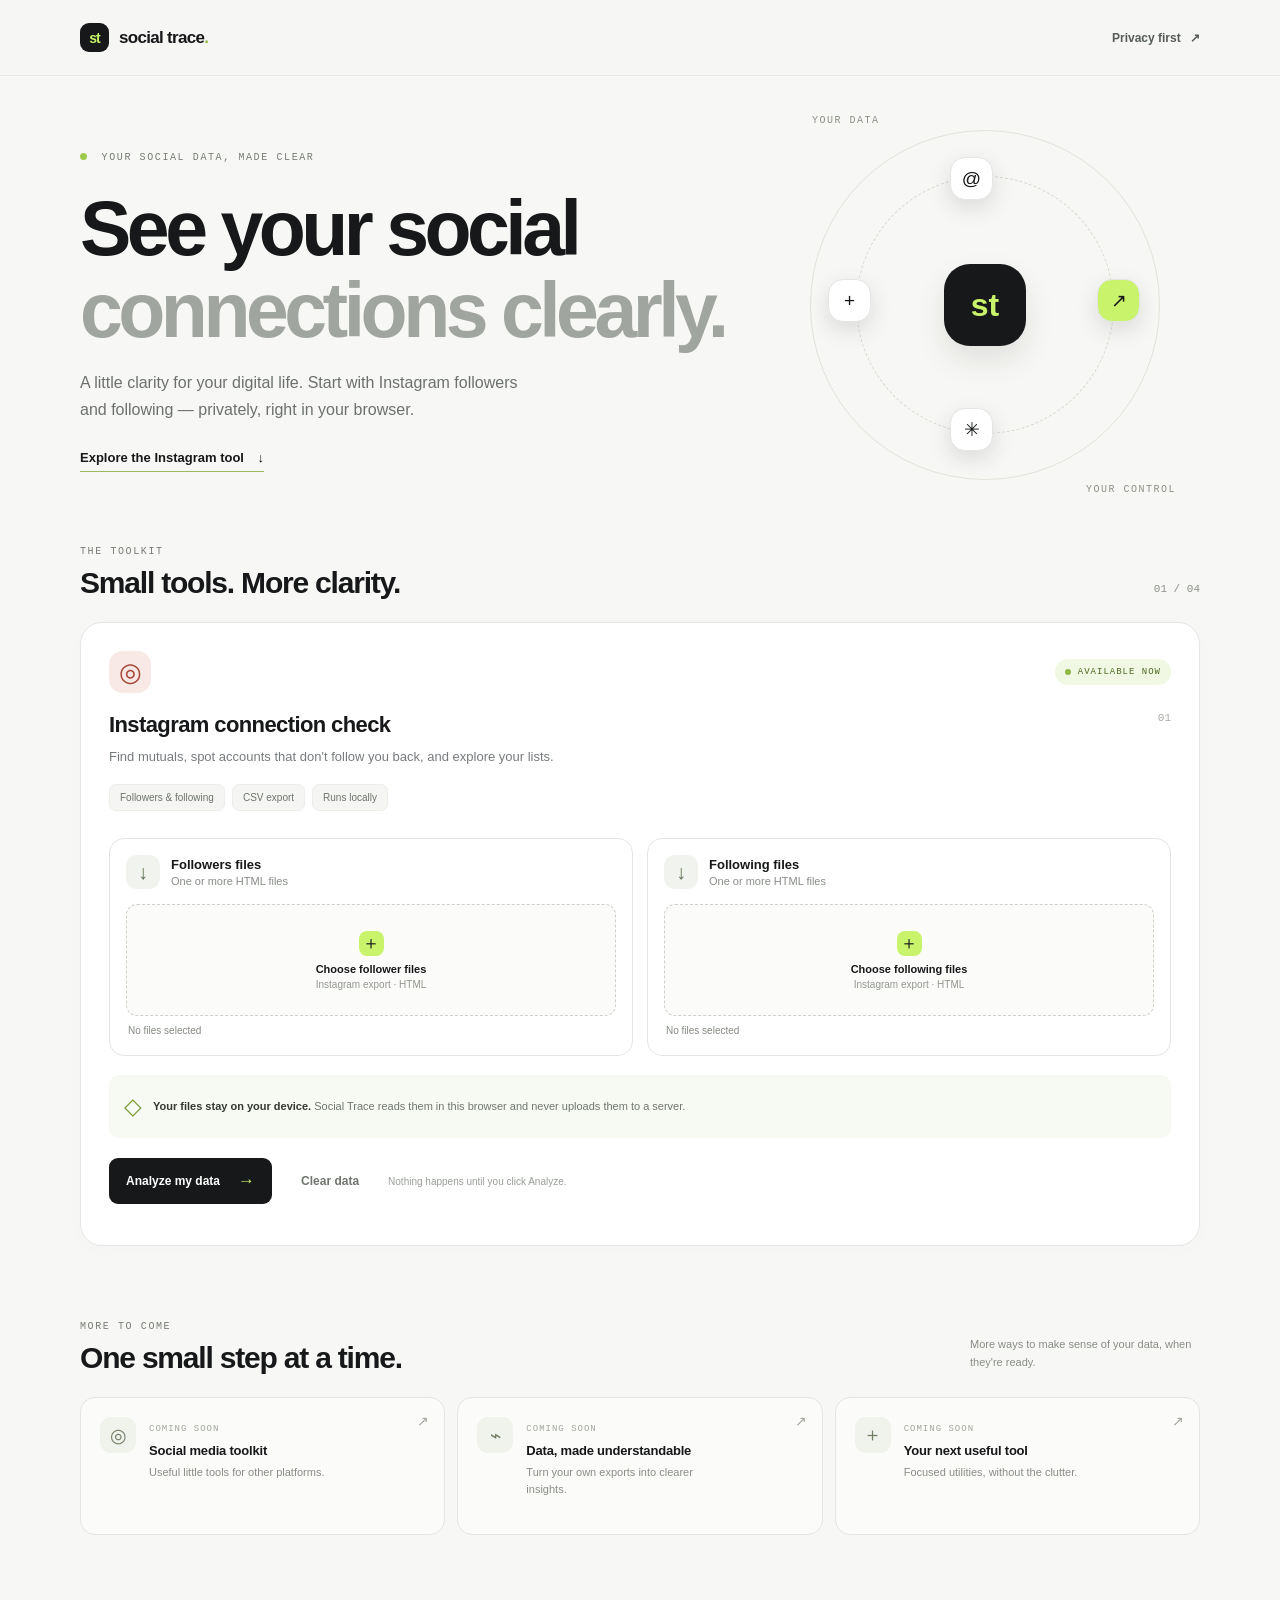
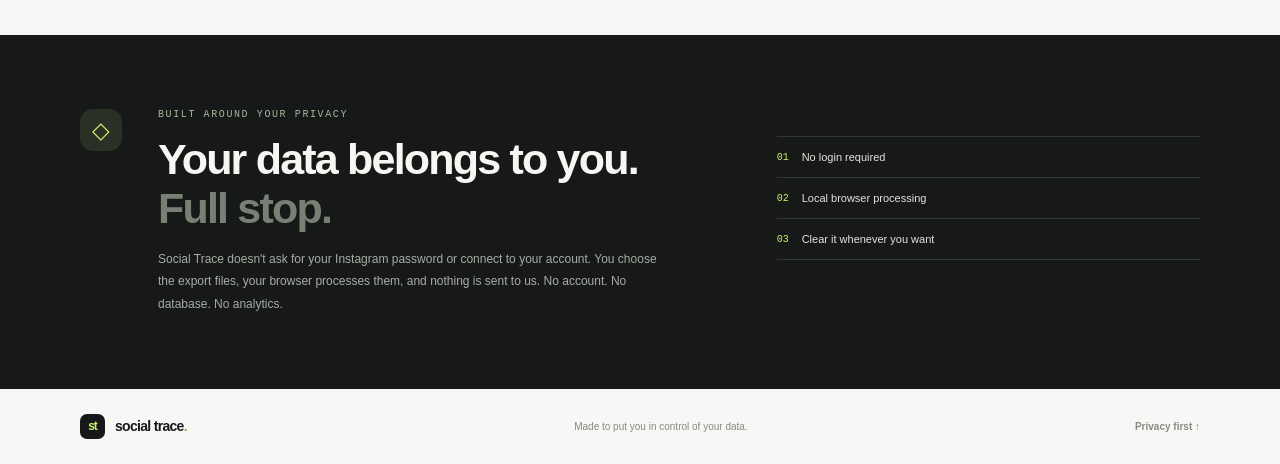
==== index.html @ 8b4a2e9f "Add files via upload" ====
<!doctype html>
<html lang="en">
<head>
  <meta charset="utf-8">
  <meta name="viewport" content="width=device-width, initial-scale=1">
  <meta name="theme-color" content="#101114">
  <meta name="description" content="Understand your social connections privately. Analyze your Instagram followers and following directly in your browser.">
  <title>Social Trace — Understand your social connections</title>
  <link rel="stylesheet" href="styles.css">
  <script src="app.js" defer></script>
</head>
<body>
  <header class="site-header">
    <a class="brand" href="#top" aria-label="Social Trace home"><span class="brand-mark">st</span><span>social trace<span class="brand-period">.</span></span></a>
    <a class="header-link" href="#privacy">Privacy first <span aria-hidden="true">↗</span></a>
  </header>

  <main id="top">
    <section class="hero wrap">
      <div class="eyebrow"><span class="eyebrow-dot"></span> YOUR SOCIAL DATA, MADE CLEAR</div>
      <h1>See your social<br><span class="muted-heading">connections clearly.</span></h1>
      <p class="hero-copy">A little clarity for your digital life. Start with Instagram followers and following — privately, right in your browser.</p>
      <a class="text-link" href="#instagram-tool">Explore the Instagram tool <span aria-hidden="true">↓</span></a>
      <div class="hero-art" aria-hidden="true">
        <div class="orbit orbit-one"></div><div class="orbit orbit-two"></div>
        <div class="orbit-center"><span>st</span></div>
        <div class="orbit-node node-a">@</div><div class="orbit-node node-b">↗</div><div class="orbit-node node-c">✳</div><div class="orbit-node node-d">+</div>
        <div class="art-label label-a">YOUR DATA</div><div class="art-label label-b">YOUR CONTROL</div>
      </div>
    </section>

    <section class="tools-section wrap" id="instagram-tool">
      <div class="section-heading"><div><div class="eyebrow">THE TOOLKIT</div><h2>Small tools. More clarity.</h2></div><span class="section-count">01 / 04</span></div>
      <article class="tool-card active-tool">
        <div class="tool-topline"><span class="tool-icon instagram-icon" aria-hidden="true">◎</span><span class="status-pill available"><span></span> AVAILABLE NOW</span></div>
        <div class="tool-title-row"><div><h3>Instagram connection check</h3><p>Find mutuals, spot accounts that don't follow you back, and explore your lists.</p></div><span class="tool-number">01</span></div>
        <div class="tool-tags"><span>Followers & following</span><span>CSV export</span><span>Runs locally</span></div>
        <div class="upload-grid">
          <div class="upload-panel"><div class="upload-panel-head"><span class="file-icon">↓</span><div><h4>Followers files</h4><p>One or more HTML files</p></div></div><label class="file-drop" for="followersFiles"><span class="drop-symbol">＋</span><span class="drop-title">Choose follower files</span><span class="drop-subtitle">Instagram export · HTML</span><input id="followersFiles" type="file" accept=".html,.htm,text/html" multiple></label><div class="file-summary" id="followersSummary">No files selected</div></div>
          <div class="upload-panel"><div class="upload-panel-head"><span class="file-icon">↓</span><div><h4>Following files</h4><p>One or more HTML files</p></div></div><label class="file-drop" for="followingFiles"><span class="drop-symbol">＋</span><span class="drop-title">Choose following files</span><span class="drop-subtitle">Instagram export · HTML</span><input id="followingFiles" type="file" accept=".html,.htm,text/html" multiple></label><div class="file-summary" id="followingSummary">No files selected</div></div>
        </div>
        <div class="privacy-note"><span class="privacy-shield" aria-hidden="true">◇</span><span><strong>Your files stay on your device.</strong> Social Trace reads them in this browser and never uploads them to a server.</span></div>
        <div class="action-row"><button class="button button-primary" id="analyzeBtn" type="button">Analyze my data <span aria-hidden="true">→</span></button><button class="button button-quiet" id="clearBtn" type="button">Clear data</button><span class="action-hint">Nothing happens until you click Analyze.</span></div>
        <div id="noticeArea" class="notice-area" aria-live="polite"></div>
      </article>

      <section id="resultsSection" class="results-section" hidden>
        <div class="results-heading"><div><div class="eyebrow">YOUR RESULTS</div><h2>Your connection overview</h2><p id="resultsSubtitle">Compared from the files you selected.</p></div><button class="button button-outline" id="exportAllBtn" type="button">Export all CSVs <span aria-hidden="true">↓</span></button></div>
        <div class="stats-grid" id="statsGrid"></div>
        <div class="results-card">
          <div class="results-tabs" role="tablist" aria-label="Connection results">
            <button class="result-tab active" id="tab-not-following-back" data-tab="notFollowingBack" role="tab" aria-selected="true" type="button">They don't follow you back <span class="tab-count" id="count-notFollowingBack">0</span></button>
            <button class="result-tab" id="tab-not-followed-back" data-tab="notFollowedBack" role="tab" aria-selected="false" type="button">You don't follow them back <span class="tab-count" id="count-notFollowedBack">0</span></button>
            <button class="result-tab" id="tab-mutuals" data-tab="mutuals" role="tab" aria-selected="false" type="button">Both follow each other <span class="tab-count" id="count-mutuals">0</span></button>
          </div>
          <div class="list-toolbar"><label class="search-box"><span aria-hidden="true">⌕</span><input id="searchInput" type="search" placeholder="Search usernames…" autocomplete="off"><kbd> / </kbd></label><div class="list-toolbar-right"><span id="visibleCount">0 accounts</span><button class="button button-small button-outline" id="exportTabBtn" type="button">Export this list ↓</button></div></div>
          <div id="accountList" class="account-list"></div>
          <div id="emptyState" class="empty-state" hidden><span class="empty-symbol">⌕</span><h3>No accounts found</h3><p>Try another search or switch to a different results tab.</p></div>
        </div>
        <p class="results-footnote">Results are held temporarily in this page's memory. Refreshing or closing the page clears them.</p>
      </section>

      <div class="coming-heading"><div><div class="eyebrow">MORE TO COME</div><h2>One small step at a time.</h2></div><p>More ways to make sense of your data, when they're ready.</p></div>
      <div class="coming-grid">
        <article class="coming-card"><span class="coming-icon">◎</span><div><span class="coming-status">COMING SOON</span><h3>Social media toolkit</h3><p>Useful little tools for other platforms.</p></div><span class="coming-arrow">↗</span></article>
        <article class="coming-card"><span class="coming-icon">⌁</span><div><span class="coming-status">COMING SOON</span><h3>Data, made understandable</h3><p>Turn your own exports into clearer insights.</p></div><span class="coming-arrow">↗</span></article>
        <article class="coming-card"><span class="coming-icon">＋</span><div><span class="coming-status">COMING SOON</span><h3>Your next useful tool</h3><p>Focused utilities, without the clutter.</p></div><span class="coming-arrow">↗</span></article>
      </div>
    </section>

    <section class="privacy-section" id="privacy"><div class="wrap privacy-inner"><div class="privacy-badge">◇</div><div><div class="eyebrow">BUILT AROUND YOUR PRIVACY</div><h2>Your data belongs to you.<br><span class="muted-heading">Full stop.</span></h2><p>Social Trace doesn't ask for your Instagram password or connect to your account. You choose the export files, your browser processes them, and nothing is sent to us. No account. No database. No analytics.</p></div><div class="privacy-points"><div><span>01</span><strong>No login required</strong></div><div><span>02</span><strong>Local browser processing</strong></div><div><span>03</span><strong>Clear it whenever you want</strong></div></div></div></section>
  </main>
  <footer class="site-footer wrap"><a class="brand" href="#top"><span class="brand-mark">st</span><span>social trace<span class="brand-period">.</span></span></a><span>Made to put you in control of your data.</span><a href="#privacy">Privacy first ↑</a></footer>
</body>
</html>
---- styles.css ----
:root{--bg:#f7f7f5;--paper:#fff;--ink:#171819;--muted:#777b7d;--line:#e5e6e3;--soft:#f0f1ee;--green:#c9f36b;--green-dark:#27340f;--radius:22px;--mono:ui-monospace,SFMono-Regular,Consolas,monospace;--sans:Arial,Helvetica,sans-serif;--display:Arial,Helvetica,sans-serif}*{box-sizing:border-box}html{scroll-behavior:smooth;scroll-padding-top:88px}body{margin:0;background:var(--bg);color:var(--ink);font-family:var(--sans);font-size:15px;-webkit-font-smoothing:antialiased}button,input{font:inherit}button{cursor:pointer}a{color:inherit;text-decoration:none}.wrap{width:min(1120px,calc(100% - 48px));margin-inline:auto}.site-header{height:76px;display:flex;align-items:center;justify-content:space-between;padding:0 max(24px,calc((100vw - 1120px)/2));border-bottom:1px solid #e9eae7;background:rgba(247,247,245,.9)}.brand{display:inline-flex;align-items:center;gap:10px;font:800 17px var(--display);letter-spacing:-.7px}.brand-mark{width:29px;height:29px;border-radius:9px;background:var(--ink);color:var(--green);display:grid;place-items:center;font:700 14px var(--display);letter-spacing:-1px}.brand-period{color:#91b943}.header-link{font-size:12px;font-weight:600;color:#555b57}.header-link span{margin-left:6px}.hero{padding-top:76px;min-height:435px;position:relative;overflow:hidden}.eyebrow{font:500 10px var(--mono);letter-spacing:1.6px;color:#777d75}.eyebrow-dot{display:inline-block;width:7px;height:7px;background:#9fca4d;border-radius:50%;margin-right:7px}.hero h1{font:700 clamp(46px,6.6vw,77px)/1.06 var(--display);letter-spacing:-4.5px;margin:25px 0 18px;max-width:650px;position:relative;z-index:1}.muted-heading{color:#a1a5a0}.hero-copy{font-size:16px;line-height:1.7;color:#6c716d;max-width:440px;margin:0 0 24px;position:relative;z-index:1}.text-link{font-size:13px;font-weight:700;border-bottom:1px solid #9ab95e;padding-bottom:6px;position:relative;z-index:1}.text-link span{margin-left:10px}.hero-art{position:absolute;width:390px;height:390px;right:20px;top:34px}.orbit{position:absolute;border:1px solid #e0e4da;border-radius:50%;inset:20px}.orbit-two{inset:66px;border-style:dashed;border-color:#d5dacd}.orbit-center{position:absolute;top:50%;left:50%;transform:translate(-50%,-50%);width:82px;height:82px;border-radius:26px;background:var(--ink);color:var(--green);display:grid;place-items:center;font:800 32px var(--display);box-shadow:0 14px 30px #1c21121a}.orbit-node{position:absolute;width:43px;height:43px;border-radius:15px;background:white;border:1px solid var(--line);display:grid;place-items:center;font-size:19px;box-shadow:0 8px 22px #2222}.node-a{top:47px;left:160px}.node-b{right:40px;top:169px;background:var(--green)}.node-c{bottom:49px;left:160px}.node-d{left:38px;top:169px}.art-label{position:absolute;font:10px var(--mono);letter-spacing:1.5px;color:#8b9186}.label-a{top:5px;left:22px}.label-b{bottom:5px;right:4px}.tools-section{padding-top:35px;padding-bottom:100px}.section-heading,.coming-heading{display:flex;align-items:flex-end;justify-content:space-between;margin-bottom:22px}.section-heading h2,.coming-heading h2,.results-heading h2{font:700 30px var(--display);letter-spacing:-1.2px;margin:9px 0 0}.section-count{font:11px var(--mono);color:#8c928a;padding-bottom:5px}.tool-card{background:var(--paper);border:1px solid var(--line);border-radius:var(--radius);padding:28px;box-shadow:0 4px 20px #10141004}.tool-topline{display:flex;justify-content:space-between;align-items:center}.tool-icon{display:grid;place-items:center;width:42px;height:42px;border-radius:14px;font-size:26px}.instagram-icon{background:#f8e9e6;color:#a74739}.status-pill{display:inline-flex;align-items:center;gap:7px;font:500 9px var(--mono);letter-spacing:1px;padding:8px 10px;border-radius:20px}.status-pill.available{background:#f0f8e3;color:#4c6720}.status-pill span{width:6px;height:6px;background:#8fb943;border-radius:50%}.tool-title-row{display:flex;justify-content:space-between;gap:18px;margin:19px 0 14px}.tool-title-row h3{font:700 22px var(--display);letter-spacing:-.6px;margin:0 0 8px}.tool-title-row p{color:var(--muted);margin:0;font-size:13px;line-height:1.65;max-width:580px}.tool-number{font:11px var(--mono);color:#a5aaa2}.tool-tags{display:flex;flex-wrap:wrap;gap:7px;margin:17px 0 27px}.tool-tags span{background:#f5f6f3;border:1px solid #eceee9;border-radius:7px;padding:7px 10px;font-size:10px;color:#6d736c}.upload-grid{display:grid;grid-template-columns:1fr 1fr;gap:14px}.upload-panel{border:1px solid var(--line);border-radius:15px;padding:16px}.upload-panel-head{display:flex;align-items:center;gap:11px;margin-bottom:15px}.file-icon{width:34px;height:34px;border-radius:11px;background:#f1f3ee;display:grid;place-items:center;font-size:20px;color:#5f7250}.upload-panel-head h4{font-size:13px;margin:0 0 3px}.upload-panel-head p{font-size:11px;color:#888e87;margin:0}.file-drop{position:relative;min-height:112px;border:1px dashed #cdd2c8;border-radius:11px;display:flex;flex-direction:column;align-items:center;justify-content:center;gap:4px;background:#fbfcfa;cursor:pointer;transition:border-color .2s,background .2s}.file-drop:hover,.file-drop:focus-within{border-color:#92b84b;background:#f9fcef}.drop-symbol{display:grid;place-items:center;width:25px;height:25px;background:var(--green);border-radius:8px;font-size:18px;margin-bottom:3px}.drop-title{font-size:11px;font-weight:700}.drop-subtitle{font-size:10px;color:#92978f}.file-drop input{position:absolute;inset:0;width:100%;height:100%;opacity:0;cursor:pointer}.file-summary{font-size:10px;color:#848a81;margin:9px 2px 0;min-height:14px;overflow-wrap:anywhere}.privacy-note{margin-top:19px;padding:13px 15px;display:flex;align-items:center;gap:11px;background:#f7f9f3;border-radius:10px;color:#70776c;font-size:11px;line-height:1.6}.privacy-note strong{color:#33392f}.privacy-shield{font-size:23px;color:#779b36}.action-row{display:flex;align-items:center;gap:12px;flex-wrap:wrap;margin-top:20px}.button{border:1px solid transparent;border-radius:9px;padding:12px 16px;font-size:12px;font-weight:700;display:inline-flex;align-items:center;justify-content:center;gap:18px;transition:transform .15s,background .15s}.button:active{transform:translateY(1px)}.button-primary{background:var(--ink);color:white}.button-primary:hover{background:#30332e}.button-primary span{color:var(--green);font-size:17px}.button-quiet{background:transparent;color:#6f756d}.button-quiet:hover{background:#f3f4f0}.button-outline{background:white;border-color:var(--line);color:#4d534b}.button-outline:hover{border-color:#aeb5a8}.button-small{padding:8px 11px;font-size:10px;gap:8px}.action-hint{font-size:10px;color:#999e97}.notice-area{margin-top:13px}.notice{padding:12px 14px;border-radius:9px;font-size:12px;line-height:1.6;margin-top:8px}.notice.warning{background:#fff6e4;color:#77521c;border:1px solid #f1e4c4}.notice.error{background:#fff0ee;color:#8d392c;border:1px solid #f1d6d1}.notice.success{background:#eff8e6;color:#496322;border:1px solid #dfeccf}.notice ul{margin:6px 0 0;padding-left:18px}.results-section{margin-top:54px}.results-heading{display:flex;justify-content:space-between;align-items:flex-end;gap:18px;margin-bottom:22px}.results-heading p{color:var(--muted);font-size:12px;margin:8px 0 0}.stats-grid{display:grid;grid-template-columns:repeat(4,1fr);gap:12px;margin-bottom:18px}.stat-card{background:white;border:1px solid var(--line);border-radius:14px;padding:17px}.stat-label{font-size:10px;color:#7e847b;margin-bottom:12px}.stat-value{font:700 28px var(--display);letter-spacing:-1px}.stat-foot{font-size:10px;color:#999f96;margin-top:6px}.results-card{background:white;border:1px solid var(--line);border-radius:16px;overflow:hidden}.results-tabs{display:flex;border-bottom:1px solid var(--line);padding:0 18px;gap:22px;overflow-x:auto}.result-tab{border:0;background:none;padding:18px 0 14px;white-space:nowrap;color:#858a83;font-size:11px;font-weight:600;border-bottom:2px solid transparent}.result-tab.active{color:#222820;border-bottom-color:#9fc854}.tab-count{display:inline-grid;place-items:center;min-width:22px;height:20px;padding:0 5px;border-radius:6px;background:#f0f1ee;margin-left:5px;font:10px var(--mono);color:#61685c}.result-tab.active .tab-count{background:#eaf4d9;color:#4b6721}.list-toolbar{display:flex;justify-content:space-between;align-items:center;gap:12px;padding:14px 18px;border-bottom:1px solid #eff0ed}.search-box{display:flex;align-items:center;gap:8px;border:1px solid var(--line);border-radius:8px;padding:8px 10px;width:min(300px,55%);color:#969c92}.search-box input{border:0;outline:0;min-width:0;width:100%;font-size:11px;background:transparent;color:var(--ink)}.search-box kbd{font:10px var(--mono);border:1px solid var(--line);padding:2px 5px;border-radius:4px}.list-toolbar-right{display:flex;align-items:center;gap:13px;color:#8a9088;font-size:10px}.account-list{min-height:80px}.account-row{display:flex;align-items:center;justify-content:space-between;gap:12px;padding:12px 19px;border-bottom:1px solid #f0f1ee}.account-row:last-child{border-bottom:0}.account-main{display:flex;align-items:center;gap:10px;min-width:0}.avatar{width:32px;height:32px;border-radius:50%;background:#f0f2eb;color:#6b7859;display:grid;place-items:center;font:600 11px var(--mono);flex-shrink:0}.account-name{font-size:12px;font-weight:600;overflow:hidden;text-overflow:ellipsis;white-space:nowrap}.account-meta{font-size:10px;color:#999e97;margin-top:3px}.account-open{font-size:10px;font-weight:600;color:#777e71;border:1px solid var(--line);border-radius:7px;padding:7px 9px;white-space:nowrap}.account-open:hover{background:#f4f6f0;color:#3d4e2c}.empty-state{text-align:center;padding:44px 20px}.empty-symbol{font-size:25px;color:#a4b68b}.empty-state h3{font:700 15px var(--display);margin:10px 0 5px}.empty-state p{font-size:11px;color:#888f86}.results-footnote{font-size:10px;color:#959b92;margin:13px 2px 0}.coming-heading{margin-top:75px}.coming-heading p{font-size:11px;color:#888e86;max-width:230px;line-height:1.6;margin:0 0 4px}.coming-grid{display:grid;grid-template-columns:repeat(3,1fr);gap:12px}.coming-card{border:1px solid var(--line);background:#fbfbf9;border-radius:15px;padding:19px;display:flex;gap:13px;align-items:flex-start;position:relative;min-height:138px}.coming-icon{width:36px;height:36px;flex-shrink:0;display:grid;place-items:center;background:#f0f2ec;border-radius:11px;font-size:19px;color:#737f65}.coming-status{font:9px var(--mono);letter-spacing:1px;color:#a1a69e}.coming-card h3{font:700 13px var(--display);margin:9px 0 6px;letter-spacing:-.2px}.coming-card p{font-size:11px;color:#888e86;line-height:1.55;margin:0;max-width:190px}.coming-arrow{position:absolute;right:15px;top:15px;color:#a2a79e;font-size:14px}.privacy-section{background:#171918;color:#f6f7f3;padding:74px 0}.privacy-inner{display:grid;grid-template-columns:52px 1.4fr 1fr;gap:26px;align-items:start}.privacy-badge{width:42px;height:42px;border-radius:13px;background:#2a3025;color:var(--green);display:grid;place-items:center;font-size:23px}.privacy-section .eyebrow{color:#a9b69b}.privacy-section h2{font:700 clamp(30px,4vw,43px)/1.14 var(--display);letter-spacing:-1.8px;margin:15px 0}.privacy-section .muted-heading{color:#788073}.privacy-section p{font-size:12px;line-height:1.85;color:#a7aca4;max-width:500px;margin:0}.privacy-points{padding-top:27px}.privacy-points div{display:flex;align-items:center;gap:13px;border-bottom:1px solid #333733;padding:14px 0}.privacy-points div:first-child{border-top:1px solid #333733}.privacy-points span{font:10px var(--mono);color:var(--green)}.privacy-points strong{font-size:11px;font-weight:500;color:#e1e4dc}.site-footer{display:flex;align-items:center;justify-content:space-between;gap:16px;padding-top:25px;padding-bottom:25px}.site-footer .brand{font-size:14px}.site-footer .brand-mark{width:25px;height:25px;border-radius:7px;font-size:12px}.site-footer>span,.site-footer>a:last-child{font-size:10px;color:#858b82}.site-footer>a:last-child{font-weight:600}.no-results{padding:26px;text-align:center;color:#8d9389;font-size:12px}
@media(max-width:800px){.hero{padding-top:60px;min-height:405px}.hero-art{right:-150px;top:40px;opacity:.45}.hero h1{font-size:64px}.coming-grid{grid-template-columns:1fr}.coming-card{min-height:105px}.privacy-inner{grid-template-columns:42px 1fr}.privacy-points{grid-column:2;padding-top:0}.results-tabs{gap:16px}.result-tab{font-size:10px}.stats-grid{grid-template-columns:repeat(2,1fr)}}
@media(max-width:560px){.wrap{width:calc(100% - 30px)}.site-header{height:64px;padding:0 15px}.brand{font-size:15px}.header-link{font-size:11px}.hero{padding-top:48px;min-height:390px}.hero h1{font-size:51px;letter-spacing:-3px}.hero-copy{font-size:14px;max-width:350px}.hero-art{width:300px;height:300px;right:-145px;top:90px;opacity:.22}.orbit-node{width:35px;height:35px;border-radius:12px}.orbit-center{width:65px;height:65px;border-radius:20px}.tools-section{padding-top:22px;padding-bottom:65px}.section-heading h2,.coming-heading h2,.results-heading h2{font-size:25px}.tool-card{padding:17px;border-radius:17px}.tool-title-row h3{font-size:19px}.tool-title-row p{font-size:12px}.upload-grid{grid-template-columns:1fr}.upload-panel{padding:13px}.file-drop{min-height:95px}.action-row{gap:8px}.button-primary{flex:1}.action-hint{width:100%;padding-left:3px}.results-heading{align-items:flex-start;flex-direction:column}.results-heading .button{align-self:flex-start}.stats-grid{gap:8px}.stat-card{padding:13px}.stat-value{font-size:25px}.results-tabs{padding:0 12px;gap:14px}.result-tab{padding:14px 0 12px}.list-toolbar{align-items:flex-start;flex-direction:column;padding:12px}.search-box{width:100%}.list-toolbar-right{width:100%;justify-content:space-between}.account-row{padding:11px 12px}.account-open{padding:7px}.coming-heading{margin-top:55px;align-items:flex-start;flex-direction:column;gap:10px}.coming-heading p{max-width:340px}.privacy-section{padding:48px 0}.privacy-inner{grid-template-columns:1fr;gap:16px}.privacy-badge{width:38px;height:38px}.privacy-points{grid-column:1;padding-top:6px}.site-footer{flex-wrap:wrap}.site-footer>span{order:3;width:100%}}
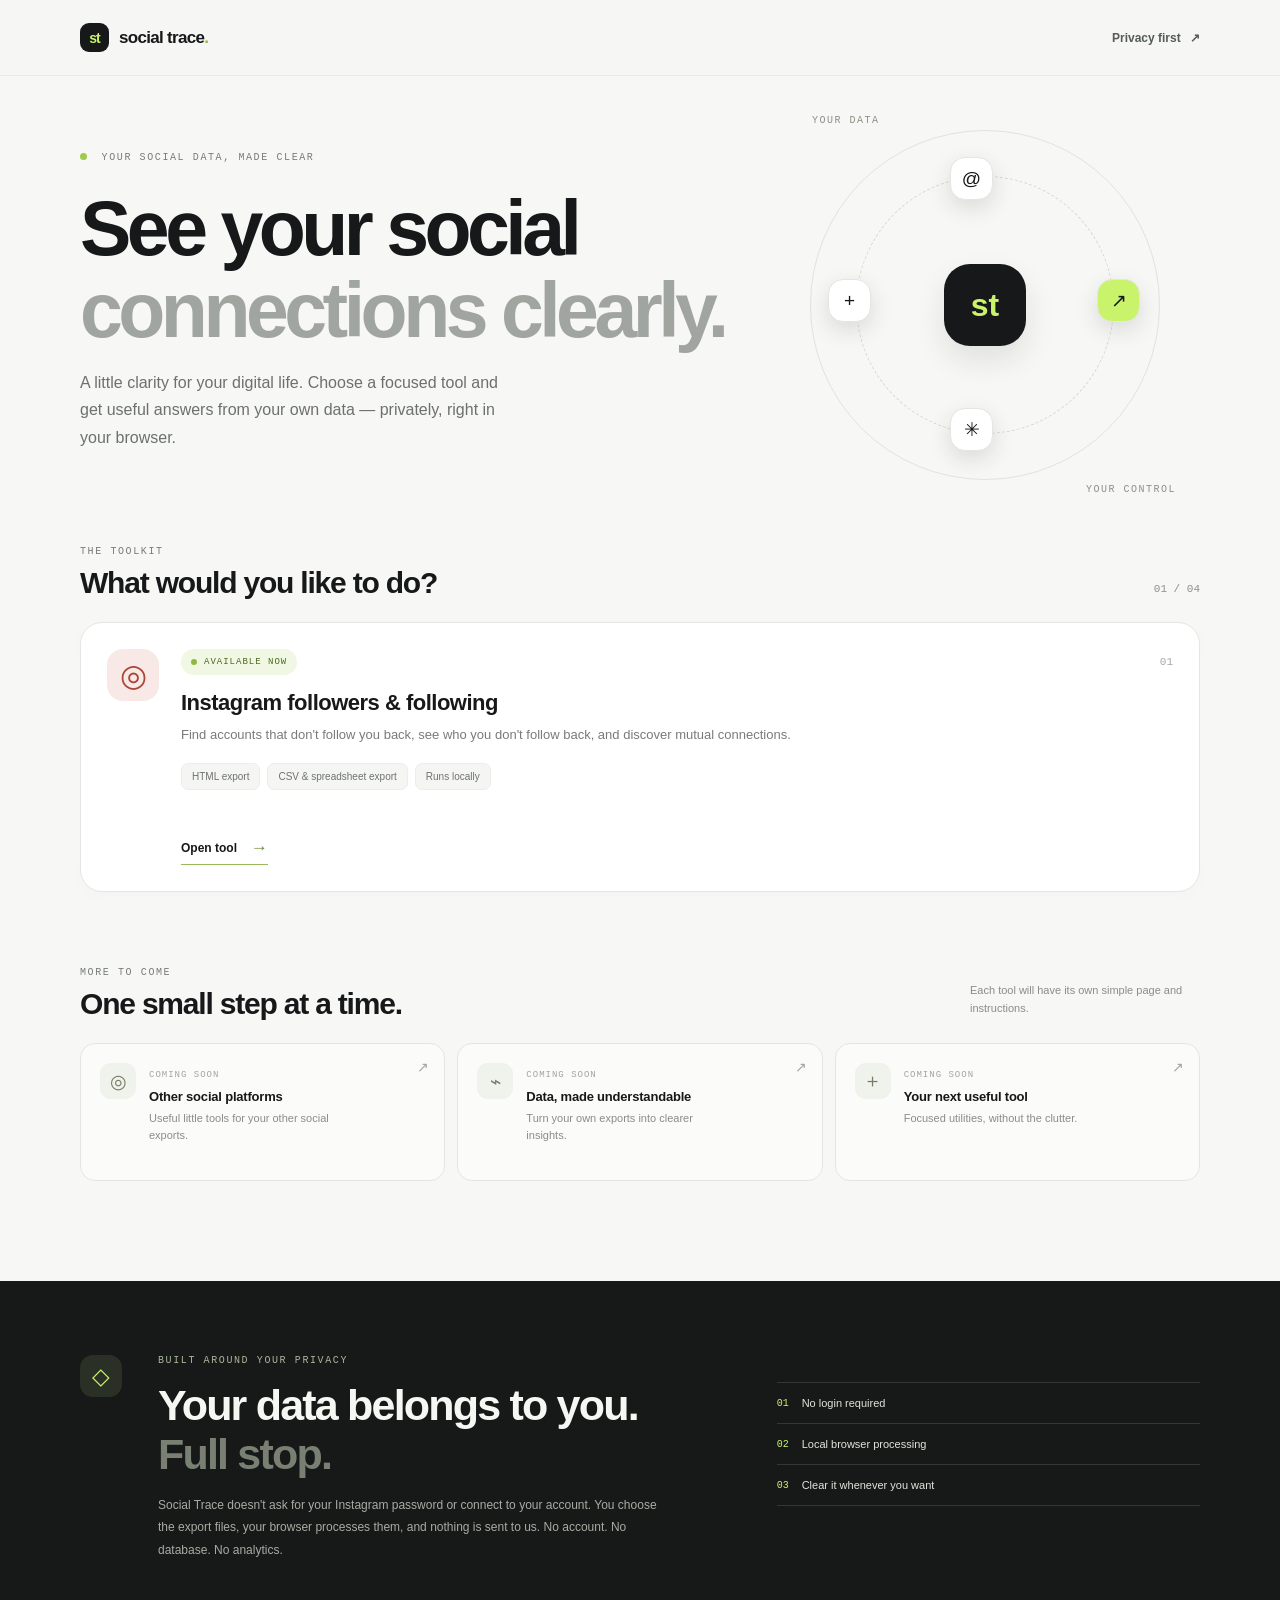
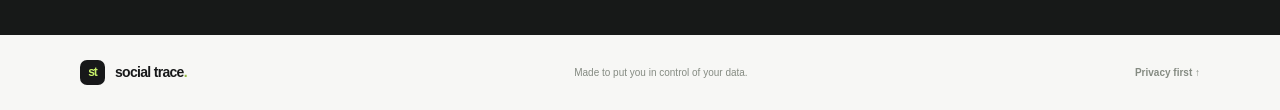
==== commit 38e966a4: "Add files via upload" ====
--- a/index.html
+++ b/index.html
@@ -1,75 +1,11 @@
 <!doctype html>
-<html lang="en">
-<head>
-  <meta charset="utf-8">
-  <meta name="viewport" content="width=device-width, initial-scale=1">
-  <meta name="theme-color" content="#101114">
-  <meta name="description" content="Understand your social connections privately. Analyze your Instagram followers and following directly in your browser.">
-  <title>Social Trace — Understand your social connections</title>
-  <link rel="stylesheet" href="styles.css">
-  <script src="app.js" defer></script>
-</head>
-<body>
-  <header class="site-header">
-    <a class="brand" href="#top" aria-label="Social Trace home"><span class="brand-mark">st</span><span>social trace<span class="brand-period">.</span></span></a>
-    <a class="header-link" href="#privacy">Privacy first <span aria-hidden="true">↗</span></a>
-  </header>
-
-  <main id="top">
-    <section class="hero wrap">
-      <div class="eyebrow"><span class="eyebrow-dot"></span> YOUR SOCIAL DATA, MADE CLEAR</div>
-      <h1>See your social<br><span class="muted-heading">connections clearly.</span></h1>
-      <p class="hero-copy">A little clarity for your digital life. Start with Instagram followers and following — privately, right in your browser.</p>
-      <a class="text-link" href="#instagram-tool">Explore the Instagram tool <span aria-hidden="true">↓</span></a>
-      <div class="hero-art" aria-hidden="true">
-        <div class="orbit orbit-one"></div><div class="orbit orbit-two"></div>
-        <div class="orbit-center"><span>st</span></div>
-        <div class="orbit-node node-a">@</div><div class="orbit-node node-b">↗</div><div class="orbit-node node-c">✳</div><div class="orbit-node node-d">+</div>
-        <div class="art-label label-a">YOUR DATA</div><div class="art-label label-b">YOUR CONTROL</div>
-      </div>
-    </section>
-
-    <section class="tools-section wrap" id="instagram-tool">
-      <div class="section-heading"><div><div class="eyebrow">THE TOOLKIT</div><h2>Small tools. More clarity.</h2></div><span class="section-count">01 / 04</span></div>
-      <article class="tool-card active-tool">
-        <div class="tool-topline"><span class="tool-icon instagram-icon" aria-hidden="true">◎</span><span class="status-pill available"><span></span> AVAILABLE NOW</span></div>
-        <div class="tool-title-row"><div><h3>Instagram connection check</h3><p>Find mutuals, spot accounts that don't follow you back, and explore your lists.</p></div><span class="tool-number">01</span></div>
-        <div class="tool-tags"><span>Followers & following</span><span>CSV export</span><span>Runs locally</span></div>
-        <div class="upload-grid">
-          <div class="upload-panel"><div class="upload-panel-head"><span class="file-icon">↓</span><div><h4>Followers files</h4><p>One or more HTML files</p></div></div><label class="file-drop" for="followersFiles"><span class="drop-symbol">＋</span><span class="drop-title">Choose follower files</span><span class="drop-subtitle">Instagram export · HTML</span><input id="followersFiles" type="file" accept=".html,.htm,text/html" multiple></label><div class="file-summary" id="followersSummary">No files selected</div></div>
-          <div class="upload-panel"><div class="upload-panel-head"><span class="file-icon">↓</span><div><h4>Following files</h4><p>One or more HTML files</p></div></div><label class="file-drop" for="followingFiles"><span class="drop-symbol">＋</span><span class="drop-title">Choose following files</span><span class="drop-subtitle">Instagram export · HTML</span><input id="followingFiles" type="file" accept=".html,.htm,text/html" multiple></label><div class="file-summary" id="followingSummary">No files selected</div></div>
-        </div>
-        <div class="privacy-note"><span class="privacy-shield" aria-hidden="true">◇</span><span><strong>Your files stay on your device.</strong> Social Trace reads them in this browser and never uploads them to a server.</span></div>
-        <div class="action-row"><button class="button button-primary" id="analyzeBtn" type="button">Analyze my data <span aria-hidden="true">→</span></button><button class="button button-quiet" id="clearBtn" type="button">Clear data</button><span class="action-hint">Nothing happens until you click Analyze.</span></div>
-        <div id="noticeArea" class="notice-area" aria-live="polite"></div>
-      </article>
-
-      <section id="resultsSection" class="results-section" hidden>
-        <div class="results-heading"><div><div class="eyebrow">YOUR RESULTS</div><h2>Your connection overview</h2><p id="resultsSubtitle">Compared from the files you selected.</p></div><button class="button button-outline" id="exportAllBtn" type="button">Export all CSVs <span aria-hidden="true">↓</span></button></div>
-        <div class="stats-grid" id="statsGrid"></div>
-        <div class="results-card">
-          <div class="results-tabs" role="tablist" aria-label="Connection results">
-            <button class="result-tab active" id="tab-not-following-back" data-tab="notFollowingBack" role="tab" aria-selected="true" type="button">They don't follow you back <span class="tab-count" id="count-notFollowingBack">0</span></button>
-            <button class="result-tab" id="tab-not-followed-back" data-tab="notFollowedBack" role="tab" aria-selected="false" type="button">You don't follow them back <span class="tab-count" id="count-notFollowedBack">0</span></button>
-            <button class="result-tab" id="tab-mutuals" data-tab="mutuals" role="tab" aria-selected="false" type="button">Both follow each other <span class="tab-count" id="count-mutuals">0</span></button>
-          </div>
-          <div class="list-toolbar"><label class="search-box"><span aria-hidden="true">⌕</span><input id="searchInput" type="search" placeholder="Search usernames…" autocomplete="off"><kbd> / </kbd></label><div class="list-toolbar-right"><span id="visibleCount">0 accounts</span><button class="button button-small button-outline" id="exportTabBtn" type="button">Export this list ↓</button></div></div>
-          <div id="accountList" class="account-list"></div>
-          <div id="emptyState" class="empty-state" hidden><span class="empty-symbol">⌕</span><h3>No accounts found</h3><p>Try another search or switch to a different results tab.</p></div>
-        </div>
-        <p class="results-footnote">Results are held temporarily in this page's memory. Refreshing or closing the page clears them.</p>
-      </section>
-
-      <div class="coming-heading"><div><div class="eyebrow">MORE TO COME</div><h2>One small step at a time.</h2></div><p>More ways to make sense of your data, when they're ready.</p></div>
-      <div class="coming-grid">
-        <article class="coming-card"><span class="coming-icon">◎</span><div><span class="coming-status">COMING SOON</span><h3>Social media toolkit</h3><p>Useful little tools for other platforms.</p></div><span class="coming-arrow">↗</span></article>
-        <article class="coming-card"><span class="coming-icon">⌁</span><div><span class="coming-status">COMING SOON</span><h3>Data, made understandable</h3><p>Turn your own exports into clearer insights.</p></div><span class="coming-arrow">↗</span></article>
-        <article class="coming-card"><span class="coming-icon">＋</span><div><span class="coming-status">COMING SOON</span><h3>Your next useful tool</h3><p>Focused utilities, without the clutter.</p></div><span class="coming-arrow">↗</span></article>
-      </div>
-    </section>
-
+<html lang="en"><head><meta charset="utf-8"><meta name="viewport" content="width=device-width, initial-scale=1"><meta name="theme-color" content="#101114"><meta name="description" content="Private, browser-based tools to understand your social data."><title>Social Trace — Small tools. More clarity.</title><link rel="stylesheet" href="styles.css"></head>
+<body><header class="site-header"><a class="brand" href="index.html" aria-label="Social Trace home"><span class="brand-mark">st</span><span>social trace<span class="brand-period">.</span></span></a><a class="header-link" href="#privacy">Privacy first <span aria-hidden="true">↗</span></a></header>
+<main id="top"><section class="hero wrap"><div class="eyebrow"><span class="eyebrow-dot"></span> YOUR SOCIAL DATA, MADE CLEAR</div><h1>See your social<br><span class="muted-heading">connections clearly.</span></h1><p class="hero-copy">A little clarity for your digital life. Choose a focused tool and get useful answers from your own data — privately, right in your browser.</p><div class="hero-art" aria-hidden="true"><div class="orbit orbit-one"></div><div class="orbit orbit-two"></div><div class="orbit-center"><span>st</span></div><div class="orbit-node node-a">@</div><div class="orbit-node node-b">↗</div><div class="orbit-node node-c">✳</div><div class="orbit-node node-d">+</div><div class="art-label label-a">YOUR DATA</div><div class="art-label label-b">YOUR CONTROL</div></div></section>
+<section class="tools-section wrap"><div class="section-heading"><div><div class="eyebrow">THE TOOLKIT</div><h2>What would you like to do?</h2></div><span class="section-count">01 / 04</span></div>
+<a class="home-tool-card" href="instagram-followers.html"><div class="home-tool-icon">◎</div><div class="home-tool-content"><div class="home-tool-meta"><span class="status-pill available"><span></span> AVAILABLE NOW</span><span class="tool-number">01</span></div><h3>Instagram followers & following</h3><p>Find accounts that don't follow you back, see who you don't follow back, and discover mutual connections.</p><div class="tool-tags"><span>HTML export</span><span>CSV & spreadsheet export</span><span>Runs locally</span></div><span class="home-tool-link">Open tool <span aria-hidden="true">→</span></span></div></a>
+<div class="coming-heading"><div><div class="eyebrow">MORE TO COME</div><h2>One small step at a time.</h2></div><p>Each tool will have its own simple page and instructions.</p></div><div class="coming-grid"><article class="coming-card"><span class="coming-icon">◎</span><div><span class="coming-status">COMING SOON</span><h3>Other social platforms</h3><p>Useful little tools for your other social exports.</p></div><span class="coming-arrow">↗</span></article><article class="coming-card"><span class="coming-icon">⌁</span><div><span class="coming-status">COMING SOON</span><h3>Data, made understandable</h3><p>Turn your own exports into clearer insights.</p></div><span class="coming-arrow">↗</span></article><article class="coming-card"><span class="coming-icon">＋</span><div><span class="coming-status">COMING SOON</span><h3>Your next useful tool</h3><p>Focused utilities, without the clutter.</p></div><span class="coming-arrow">↗</span></article></div></section>
     <section class="privacy-section" id="privacy"><div class="wrap privacy-inner"><div class="privacy-badge">◇</div><div><div class="eyebrow">BUILT AROUND YOUR PRIVACY</div><h2>Your data belongs to you.<br><span class="muted-heading">Full stop.</span></h2><p>Social Trace doesn't ask for your Instagram password or connect to your account. You choose the export files, your browser processes them, and nothing is sent to us. No account. No database. No analytics.</p></div><div class="privacy-points"><div><span>01</span><strong>No login required</strong></div><div><span>02</span><strong>Local browser processing</strong></div><div><span>03</span><strong>Clear it whenever you want</strong></div></div></div></section>
   </main>
   <footer class="site-footer wrap"><a class="brand" href="#top"><span class="brand-mark">st</span><span>social trace<span class="brand-period">.</span></span></a><span>Made to put you in control of your data.</span><a href="#privacy">Privacy first ↑</a></footer>
-</body>
-</html>
+</body></html>
--- a/styles.css
+++ b/styles.css
@@ -1,3 +1,7 @@
 :root{--bg:#f7f7f5;--paper:#fff;--ink:#171819;--muted:#777b7d;--line:#e5e6e3;--soft:#f0f1ee;--green:#c9f36b;--green-dark:#27340f;--radius:22px;--mono:ui-monospace,SFMono-Regular,Consolas,monospace;--sans:Arial,Helvetica,sans-serif;--display:Arial,Helvetica,sans-serif}*{box-sizing:border-box}html{scroll-behavior:smooth;scroll-padding-top:88px}body{margin:0;background:var(--bg);color:var(--ink);font-family:var(--sans);font-size:15px;-webkit-font-smoothing:antialiased}button,input{font:inherit}button{cursor:pointer}a{color:inherit;text-decoration:none}.wrap{width:min(1120px,calc(100% - 48px));margin-inline:auto}.site-header{height:76px;display:flex;align-items:center;justify-content:space-between;padding:0 max(24px,calc((100vw - 1120px)/2));border-bottom:1px solid #e9eae7;background:rgba(247,247,245,.9)}.brand{display:inline-flex;align-items:center;gap:10px;font:800 17px var(--display);letter-spacing:-.7px}.brand-mark{width:29px;height:29px;border-radius:9px;background:var(--ink);color:var(--green);display:grid;place-items:center;font:700 14px var(--display);letter-spacing:-1px}.brand-period{color:#91b943}.header-link{font-size:12px;font-weight:600;color:#555b57}.header-link span{margin-left:6px}.hero{padding-top:76px;min-height:435px;position:relative;overflow:hidden}.eyebrow{font:500 10px var(--mono);letter-spacing:1.6px;color:#777d75}.eyebrow-dot{display:inline-block;width:7px;height:7px;background:#9fca4d;border-radius:50%;margin-right:7px}.hero h1{font:700 clamp(46px,6.6vw,77px)/1.06 var(--display);letter-spacing:-4.5px;margin:25px 0 18px;max-width:650px;position:relative;z-index:1}.muted-heading{color:#a1a5a0}.hero-copy{font-size:16px;line-height:1.7;color:#6c716d;max-width:440px;margin:0 0 24px;position:relative;z-index:1}.text-link{font-size:13px;font-weight:700;border-bottom:1px solid #9ab95e;padding-bottom:6px;position:relative;z-index:1}.text-link span{margin-left:10px}.hero-art{position:absolute;width:390px;height:390px;right:20px;top:34px}.orbit{position:absolute;border:1px solid #e0e4da;border-radius:50%;inset:20px}.orbit-two{inset:66px;border-style:dashed;border-color:#d5dacd}.orbit-center{position:absolute;top:50%;left:50%;transform:translate(-50%,-50%);width:82px;height:82px;border-radius:26px;background:var(--ink);color:var(--green);display:grid;place-items:center;font:800 32px var(--display);box-shadow:0 14px 30px #1c21121a}.orbit-node{position:absolute;width:43px;height:43px;border-radius:15px;background:white;border:1px solid var(--line);display:grid;place-items:center;font-size:19px;box-shadow:0 8px 22px #2222}.node-a{top:47px;left:160px}.node-b{right:40px;top:169px;background:var(--green)}.node-c{bottom:49px;left:160px}.node-d{left:38px;top:169px}.art-label{position:absolute;font:10px var(--mono);letter-spacing:1.5px;color:#8b9186}.label-a{top:5px;left:22px}.label-b{bottom:5px;right:4px}.tools-section{padding-top:35px;padding-bottom:100px}.section-heading,.coming-heading{display:flex;align-items:flex-end;justify-content:space-between;margin-bottom:22px}.section-heading h2,.coming-heading h2,.results-heading h2{font:700 30px var(--display);letter-spacing:-1.2px;margin:9px 0 0}.section-count{font:11px var(--mono);color:#8c928a;padding-bottom:5px}.tool-card{background:var(--paper);border:1px solid var(--line);border-radius:var(--radius);padding:28px;box-shadow:0 4px 20px #10141004}.tool-topline{display:flex;justify-content:space-between;align-items:center}.tool-icon{display:grid;place-items:center;width:42px;height:42px;border-radius:14px;font-size:26px}.instagram-icon{background:#f8e9e6;color:#a74739}.status-pill{display:inline-flex;align-items:center;gap:7px;font:500 9px var(--mono);letter-spacing:1px;padding:8px 10px;border-radius:20px}.status-pill.available{background:#f0f8e3;color:#4c6720}.status-pill span{width:6px;height:6px;background:#8fb943;border-radius:50%}.tool-title-row{display:flex;justify-content:space-between;gap:18px;margin:19px 0 14px}.tool-title-row h3{font:700 22px var(--display);letter-spacing:-.6px;margin:0 0 8px}.tool-title-row p{color:var(--muted);margin:0;font-size:13px;line-height:1.65;max-width:580px}.tool-number{font:11px var(--mono);color:#a5aaa2}.tool-tags{display:flex;flex-wrap:wrap;gap:7px;margin:17px 0 27px}.tool-tags span{background:#f5f6f3;border:1px solid #eceee9;border-radius:7px;padding:7px 10px;font-size:10px;color:#6d736c}.upload-grid{display:grid;grid-template-columns:1fr 1fr;gap:14px}.upload-panel{border:1px solid var(--line);border-radius:15px;padding:16px}.upload-panel-head{display:flex;align-items:center;gap:11px;margin-bottom:15px}.file-icon{width:34px;height:34px;border-radius:11px;background:#f1f3ee;display:grid;place-items:center;font-size:20px;color:#5f7250}.upload-panel-head h4{font-size:13px;margin:0 0 3px}.upload-panel-head p{font-size:11px;color:#888e87;margin:0}.file-drop{position:relative;min-height:112px;border:1px dashed #cdd2c8;border-radius:11px;display:flex;flex-direction:column;align-items:center;justify-content:center;gap:4px;background:#fbfcfa;cursor:pointer;transition:border-color .2s,background .2s}.file-drop:hover,.file-drop:focus-within{border-color:#92b84b;background:#f9fcef}.drop-symbol{display:grid;place-items:center;width:25px;height:25px;background:var(--green);border-radius:8px;font-size:18px;margin-bottom:3px}.drop-title{font-size:11px;font-weight:700}.drop-subtitle{font-size:10px;color:#92978f}.file-drop input{position:absolute;inset:0;width:100%;height:100%;opacity:0;cursor:pointer}.file-summary{font-size:10px;color:#848a81;margin:9px 2px 0;min-height:14px;overflow-wrap:anywhere}.privacy-note{margin-top:19px;padding:13px 15px;display:flex;align-items:center;gap:11px;background:#f7f9f3;border-radius:10px;color:#70776c;font-size:11px;line-height:1.6}.privacy-note strong{color:#33392f}.privacy-shield{font-size:23px;color:#779b36}.action-row{display:flex;align-items:center;gap:12px;flex-wrap:wrap;margin-top:20px}.button{border:1px solid transparent;border-radius:9px;padding:12px 16px;font-size:12px;font-weight:700;display:inline-flex;align-items:center;justify-content:center;gap:18px;transition:transform .15s,background .15s}.button:active{transform:translateY(1px)}.button-primary{background:var(--ink);color:white}.button-primary:hover{background:#30332e}.button-primary span{color:var(--green);font-size:17px}.button-quiet{background:transparent;color:#6f756d}.button-quiet:hover{background:#f3f4f0}.button-outline{background:white;border-color:var(--line);color:#4d534b}.button-outline:hover{border-color:#aeb5a8}.button-small{padding:8px 11px;font-size:10px;gap:8px}.action-hint{font-size:10px;color:#999e97}.notice-area{margin-top:13px}.notice{padding:12px 14px;border-radius:9px;font-size:12px;line-height:1.6;margin-top:8px}.notice.warning{background:#fff6e4;color:#77521c;border:1px solid #f1e4c4}.notice.error{background:#fff0ee;color:#8d392c;border:1px solid #f1d6d1}.notice.success{background:#eff8e6;color:#496322;border:1px solid #dfeccf}.notice ul{margin:6px 0 0;padding-left:18px}.results-section{margin-top:54px}.results-heading{display:flex;justify-content:space-between;align-items:flex-end;gap:18px;margin-bottom:22px}.results-heading p{color:var(--muted);font-size:12px;margin:8px 0 0}.stats-grid{display:grid;grid-template-columns:repeat(4,1fr);gap:12px;margin-bottom:18px}.stat-card{background:white;border:1px solid var(--line);border-radius:14px;padding:17px}.stat-label{font-size:10px;color:#7e847b;margin-bottom:12px}.stat-value{font:700 28px var(--display);letter-spacing:-1px}.stat-foot{font-size:10px;color:#999f96;margin-top:6px}.results-card{background:white;border:1px solid var(--line);border-radius:16px;overflow:hidden}.results-tabs{display:flex;border-bottom:1px solid var(--line);padding:0 18px;gap:22px;overflow-x:auto}.result-tab{border:0;background:none;padding:18px 0 14px;white-space:nowrap;color:#858a83;font-size:11px;font-weight:600;border-bottom:2px solid transparent}.result-tab.active{color:#222820;border-bottom-color:#9fc854}.tab-count{display:inline-grid;place-items:center;min-width:22px;height:20px;padding:0 5px;border-radius:6px;background:#f0f1ee;margin-left:5px;font:10px var(--mono);color:#61685c}.result-tab.active .tab-count{background:#eaf4d9;color:#4b6721}.list-toolbar{display:flex;justify-content:space-between;align-items:center;gap:12px;padding:14px 18px;border-bottom:1px solid #eff0ed}.search-box{display:flex;align-items:center;gap:8px;border:1px solid var(--line);border-radius:8px;padding:8px 10px;width:min(300px,55%);color:#969c92}.search-box input{border:0;outline:0;min-width:0;width:100%;font-size:11px;background:transparent;color:var(--ink)}.search-box kbd{font:10px var(--mono);border:1px solid var(--line);padding:2px 5px;border-radius:4px}.list-toolbar-right{display:flex;align-items:center;gap:13px;color:#8a9088;font-size:10px}.account-list{min-height:80px}.account-row{display:flex;align-items:center;justify-content:space-between;gap:12px;padding:12px 19px;border-bottom:1px solid #f0f1ee}.account-row:last-child{border-bottom:0}.account-main{display:flex;align-items:center;gap:10px;min-width:0}.avatar{width:32px;height:32px;border-radius:50%;background:#f0f2eb;color:#6b7859;display:grid;place-items:center;font:600 11px var(--mono);flex-shrink:0}.account-name{font-size:12px;font-weight:600;overflow:hidden;text-overflow:ellipsis;white-space:nowrap}.account-meta{font-size:10px;color:#999e97;margin-top:3px}.account-open{font-size:10px;font-weight:600;color:#777e71;border:1px solid var(--line);border-radius:7px;padding:7px 9px;white-space:nowrap}.account-open:hover{background:#f4f6f0;color:#3d4e2c}.empty-state{text-align:center;padding:44px 20px}.empty-symbol{font-size:25px;color:#a4b68b}.empty-state h3{font:700 15px var(--display);margin:10px 0 5px}.empty-state p{font-size:11px;color:#888f86}.results-footnote{font-size:10px;color:#959b92;margin:13px 2px 0}.coming-heading{margin-top:75px}.coming-heading p{font-size:11px;color:#888e86;max-width:230px;line-height:1.6;margin:0 0 4px}.coming-grid{display:grid;grid-template-columns:repeat(3,1fr);gap:12px}.coming-card{border:1px solid var(--line);background:#fbfbf9;border-radius:15px;padding:19px;display:flex;gap:13px;align-items:flex-start;position:relative;min-height:138px}.coming-icon{width:36px;height:36px;flex-shrink:0;display:grid;place-items:center;background:#f0f2ec;border-radius:11px;font-size:19px;color:#737f65}.coming-status{font:9px var(--mono);letter-spacing:1px;color:#a1a69e}.coming-card h3{font:700 13px var(--display);margin:9px 0 6px;letter-spacing:-.2px}.coming-card p{font-size:11px;color:#888e86;line-height:1.55;margin:0;max-width:190px}.coming-arrow{position:absolute;right:15px;top:15px;color:#a2a79e;font-size:14px}.privacy-section{background:#171918;color:#f6f7f3;padding:74px 0}.privacy-inner{display:grid;grid-template-columns:52px 1.4fr 1fr;gap:26px;align-items:start}.privacy-badge{width:42px;height:42px;border-radius:13px;background:#2a3025;color:var(--green);display:grid;place-items:center;font-size:23px}.privacy-section .eyebrow{color:#a9b69b}.privacy-section h2{font:700 clamp(30px,4vw,43px)/1.14 var(--display);letter-spacing:-1.8px;margin:15px 0}.privacy-section .muted-heading{color:#788073}.privacy-section p{font-size:12px;line-height:1.85;color:#a7aca4;max-width:500px;margin:0}.privacy-points{padding-top:27px}.privacy-points div{display:flex;align-items:center;gap:13px;border-bottom:1px solid #333733;padding:14px 0}.privacy-points div:first-child{border-top:1px solid #333733}.privacy-points span{font:10px var(--mono);color:var(--green)}.privacy-points strong{font-size:11px;font-weight:500;color:#e1e4dc}.site-footer{display:flex;align-items:center;justify-content:space-between;gap:16px;padding-top:25px;padding-bottom:25px}.site-footer .brand{font-size:14px}.site-footer .brand-mark{width:25px;height:25px;border-radius:7px;font-size:12px}.site-footer>span,.site-footer>a:last-child{font-size:10px;color:#858b82}.site-footer>a:last-child{font-weight:600}.no-results{padding:26px;text-align:center;color:#8d9389;font-size:12px}
 @media(max-width:800px){.hero{padding-top:60px;min-height:405px}.hero-art{right:-150px;top:40px;opacity:.45}.hero h1{font-size:64px}.coming-grid{grid-template-columns:1fr}.coming-card{min-height:105px}.privacy-inner{grid-template-columns:42px 1fr}.privacy-points{grid-column:2;padding-top:0}.results-tabs{gap:16px}.result-tab{font-size:10px}.stats-grid{grid-template-columns:repeat(2,1fr)}}
 @media(max-width:560px){.wrap{width:calc(100% - 30px)}.site-header{height:64px;padding:0 15px}.brand{font-size:15px}.header-link{font-size:11px}.hero{padding-top:48px;min-height:390px}.hero h1{font-size:51px;letter-spacing:-3px}.hero-copy{font-size:14px;max-width:350px}.hero-art{width:300px;height:300px;right:-145px;top:90px;opacity:.22}.orbit-node{width:35px;height:35px;border-radius:12px}.orbit-center{width:65px;height:65px;border-radius:20px}.tools-section{padding-top:22px;padding-bottom:65px}.section-heading h2,.coming-heading h2,.results-heading h2{font-size:25px}.tool-card{padding:17px;border-radius:17px}.tool-title-row h3{font-size:19px}.tool-title-row p{font-size:12px}.upload-grid{grid-template-columns:1fr}.upload-panel{padding:13px}.file-drop{min-height:95px}.action-row{gap:8px}.button-primary{flex:1}.action-hint{width:100%;padding-left:3px}.results-heading{align-items:flex-start;flex-direction:column}.results-heading .button{align-self:flex-start}.stats-grid{gap:8px}.stat-card{padding:13px}.stat-value{font-size:25px}.results-tabs{padding:0 12px;gap:14px}.result-tab{padding:14px 0 12px}.list-toolbar{align-items:flex-start;flex-direction:column;padding:12px}.search-box{width:100%}.list-toolbar-right{width:100%;justify-content:space-between}.account-row{padding:11px 12px}.account-open{padding:7px}.coming-heading{margin-top:55px;align-items:flex-start;flex-direction:column;gap:10px}.coming-heading p{max-width:340px}.privacy-section{padding:48px 0}.privacy-inner{grid-template-columns:1fr;gap:16px}.privacy-badge{width:38px;height:38px}.privacy-points{grid-column:1;padding-top:6px}.site-footer{flex-wrap:wrap}.site-footer>span{order:3;width:100%}}
+
+/* Multi-page tool navigation and clearer file-selection feedback */
+.home-tool-card{display:flex;gap:22px;padding:26px;background:#fff;border:1px solid var(--line);border-radius:var(--radius);box-shadow:0 4px 20px #10141004;transition:border-color .2s,transform .2s}.home-tool-card:hover{border-color:#b4c991;transform:translateY(-2px)}.home-tool-icon{width:52px;height:52px;flex:0 0 52px;display:grid;place-items:center;background:#f8e9e6;color:#a74739;border-radius:16px;font-size:31px}.home-tool-content{flex:1;min-width:0}.home-tool-meta{display:flex;justify-content:space-between;align-items:center}.home-tool-card h3{font-size:22px;letter-spacing:-.5px;margin:15px 0 8px}.home-tool-card p{max-width:650px;color:var(--muted);font-size:13px;line-height:1.7;margin:0}.home-tool-link{display:inline-flex;gap:14px;align-items:center;margin-top:21px;font-size:12px;font-weight:700;border-bottom:1px solid #9ab95e;padding-bottom:6px}.home-tool-link span{color:#6d8c34;font-size:17px}.tool-page{padding-top:25px;padding-bottom:80px}.breadcrumb{font-size:11px;color:#858b82;margin-bottom:42px}.breadcrumb a{font-weight:700;color:#42483f}.breadcrumb span{margin-right:6px}.tool-page-heading{max-width:720px;margin-bottom:35px}.tool-page-heading h1{font:700 clamp(42px,6vw,68px)/1.04 var(--display);letter-spacing:-3.5px;margin:20px 0 15px}.tool-page-heading p{font-size:15px;line-height:1.7;color:#6c716d;max-width:560px}.download-guide{background:#fff;border:1px solid var(--line);border-radius:var(--radius);padding:25px;margin-bottom:35px}.download-guide h2{font:700 25px var(--display);letter-spacing:-.7px;margin:9px 0}.guide-intro{color:#70766e;font-size:12px;line-height:1.7;max-width:760px}.guide-steps{padding:0;list-style:none;display:grid;gap:0;margin:20px 0 0}.guide-steps li{display:flex;gap:13px;padding:15px 0;border-top:1px solid #eff0ed}.step-number{width:27px;height:27px;flex:0 0 27px;display:grid;place-items:center;border-radius:9px;background:#eff6e3;color:#526e26;font:11px var(--mono)}.guide-steps strong{font-size:12px}.guide-steps p{font-size:11px;line-height:1.7;color:#777e74;margin:5px 0 0}.guide-steps a{font-weight:700;text-decoration:underline;text-underline-offset:3px}.guide-steps code{background:#f0f1ed;padding:2px 4px;border-radius:4px;font-size:10px}.guide-tip{background:#f5f8ef;border-radius:10px;padding:12px 14px;font-size:11px;line-height:1.6;color:#58624c}.analyzer-section{scroll-margin-top:24px}.analyzer-section>.section-heading{margin-bottom:16px}.file-drop{min-height:135px;border:1.5px dashed #b8c5a8;background:#f8faf5;gap:6px}.drop-symbol{width:31px;height:31px;font-size:21px}.drop-title{font-size:12px}.drop-subtitle{font-size:11px}.file-summary{min-height:44px;margin:11px 0 0;padding:10px 11px;border-radius:9px;background:#f4f5f2;display:flex;align-items:center;gap:9px;font-size:11px;color:#737a70}.file-summary.has-files{background:#eff7e6;border:1px solid #dbe9c8;color:#3f5a20;align-items:flex-start}.summary-empty-dot{display:inline-block;width:7px;height:7px;flex:0 0 7px;border-radius:50%;background:#c0c5bc;margin:4px 0 0 2px}.summary-check{display:grid;place-items:center;width:22px;height:22px;flex:0 0 22px;border-radius:50%;background:#dcefc4;color:#3f6420;font-weight:800}.summary-detail{display:grid;gap:3px;min-width:0}.summary-detail strong{font-size:11px;color:#3f5a20}.summary-detail>span:nth-child(2){font-size:10px;color:#6d7f5b}.summary-filenames{font-size:10px;color:#53634a;overflow-wrap:anywhere;line-height:1.5}.account-profile-link{color:#30372b;text-decoration:none;border-bottom:1px solid transparent}.account-profile-link:hover{color:#52751e;border-bottom-color:#9fc854}.account-name{width:fit-content;max-width:100%}.account-main>div:last-child{min-width:0}.account-row{justify-content:flex-start}
+@media(max-width:560px){.home-tool-card{padding:17px;gap:13px}.home-tool-icon{width:42px;height:42px;flex-basis:42px;font-size:25px;border-radius:13px}.home-tool-card h3{font-size:18px}.home-tool-card p{font-size:12px}.tool-page{padding-top:18px;padding-bottom:55px}.breadcrumb{margin-bottom:30px}.tool-page-heading h1{font-size:48px;letter-spacing:-2.5px}.download-guide{padding:17px;border-radius:17px}.download-guide h2{font-size:22px}.guide-steps li{gap:10px}.analyzer-section>.section-heading h2{font-size:23px}}
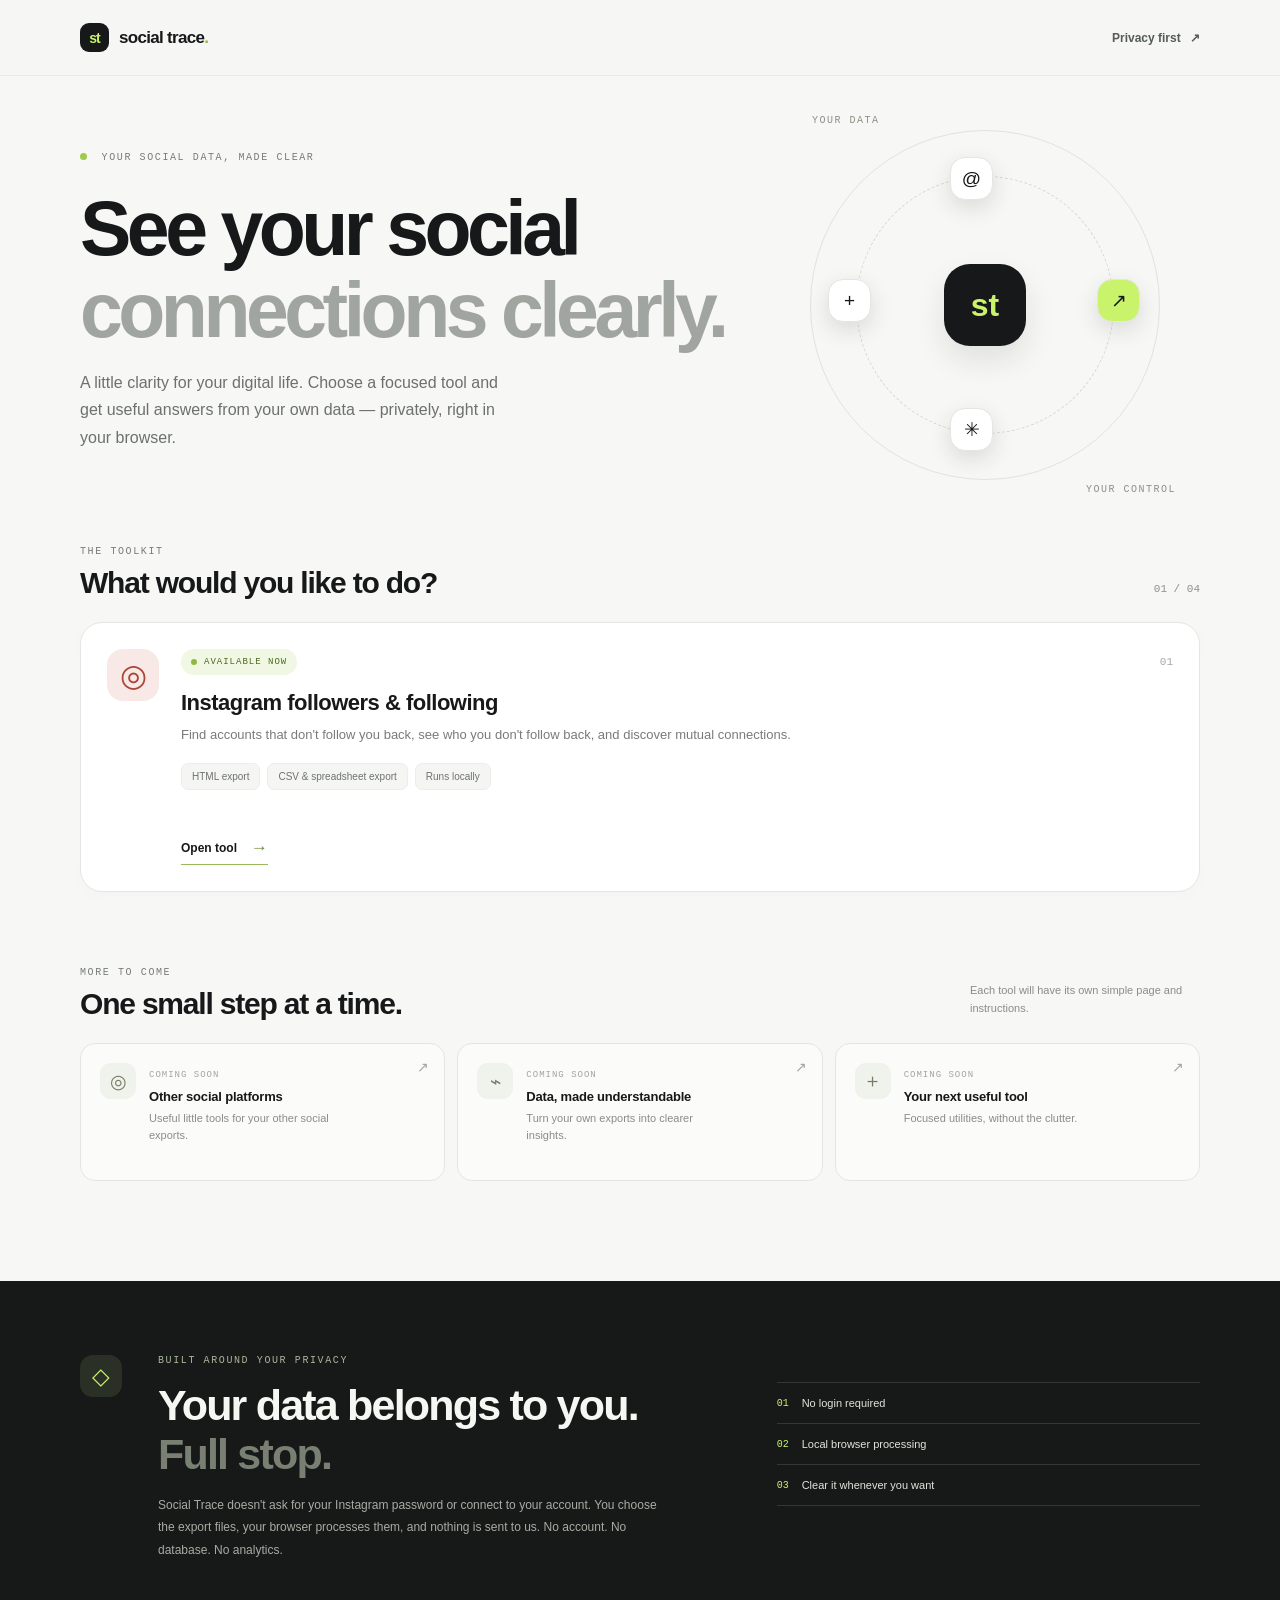
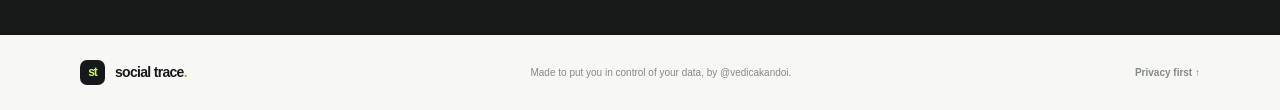
==== commit 35440943: "footer update" ====
--- a/index.html
+++ b/index.html
@@ -7,5 +7,5 @@
 <div class="coming-heading"><div><div class="eyebrow">MORE TO COME</div><h2>One small step at a time.</h2></div><p>Each tool will have its own simple page and instructions.</p></div><div class="coming-grid"><article class="coming-card"><span class="coming-icon">◎</span><div><span class="coming-status">COMING SOON</span><h3>Other social platforms</h3><p>Useful little tools for your other social exports.</p></div><span class="coming-arrow">↗</span></article><article class="coming-card"><span class="coming-icon">⌁</span><div><span class="coming-status">COMING SOON</span><h3>Data, made understandable</h3><p>Turn your own exports into clearer insights.</p></div><span class="coming-arrow">↗</span></article><article class="coming-card"><span class="coming-icon">＋</span><div><span class="coming-status">COMING SOON</span><h3>Your next useful tool</h3><p>Focused utilities, without the clutter.</p></div><span class="coming-arrow">↗</span></article></div></section>
     <section class="privacy-section" id="privacy"><div class="wrap privacy-inner"><div class="privacy-badge">◇</div><div><div class="eyebrow">BUILT AROUND YOUR PRIVACY</div><h2>Your data belongs to you.<br><span class="muted-heading">Full stop.</span></h2><p>Social Trace doesn't ask for your Instagram password or connect to your account. You choose the export files, your browser processes them, and nothing is sent to us. No account. No database. No analytics.</p></div><div class="privacy-points"><div><span>01</span><strong>No login required</strong></div><div><span>02</span><strong>Local browser processing</strong></div><div><span>03</span><strong>Clear it whenever you want</strong></div></div></div></section>
   </main>
-  <footer class="site-footer wrap"><a class="brand" href="#top"><span class="brand-mark">st</span><span>social trace<span class="brand-period">.</span></span></a><span>Made to put you in control of your data.</span><a href="#privacy">Privacy first ↑</a></footer>
-</body></html>+  <footer class="site-footer wrap"><a class="brand" href="#top"><span class="brand-mark">st</span><span>social trace<span class="brand-period">.</span></span></a><span>Made to put you in control of your data, by @vedicakandoi.</span><a href="#privacy">Privacy first ↑</a></footer>
+</body></html>
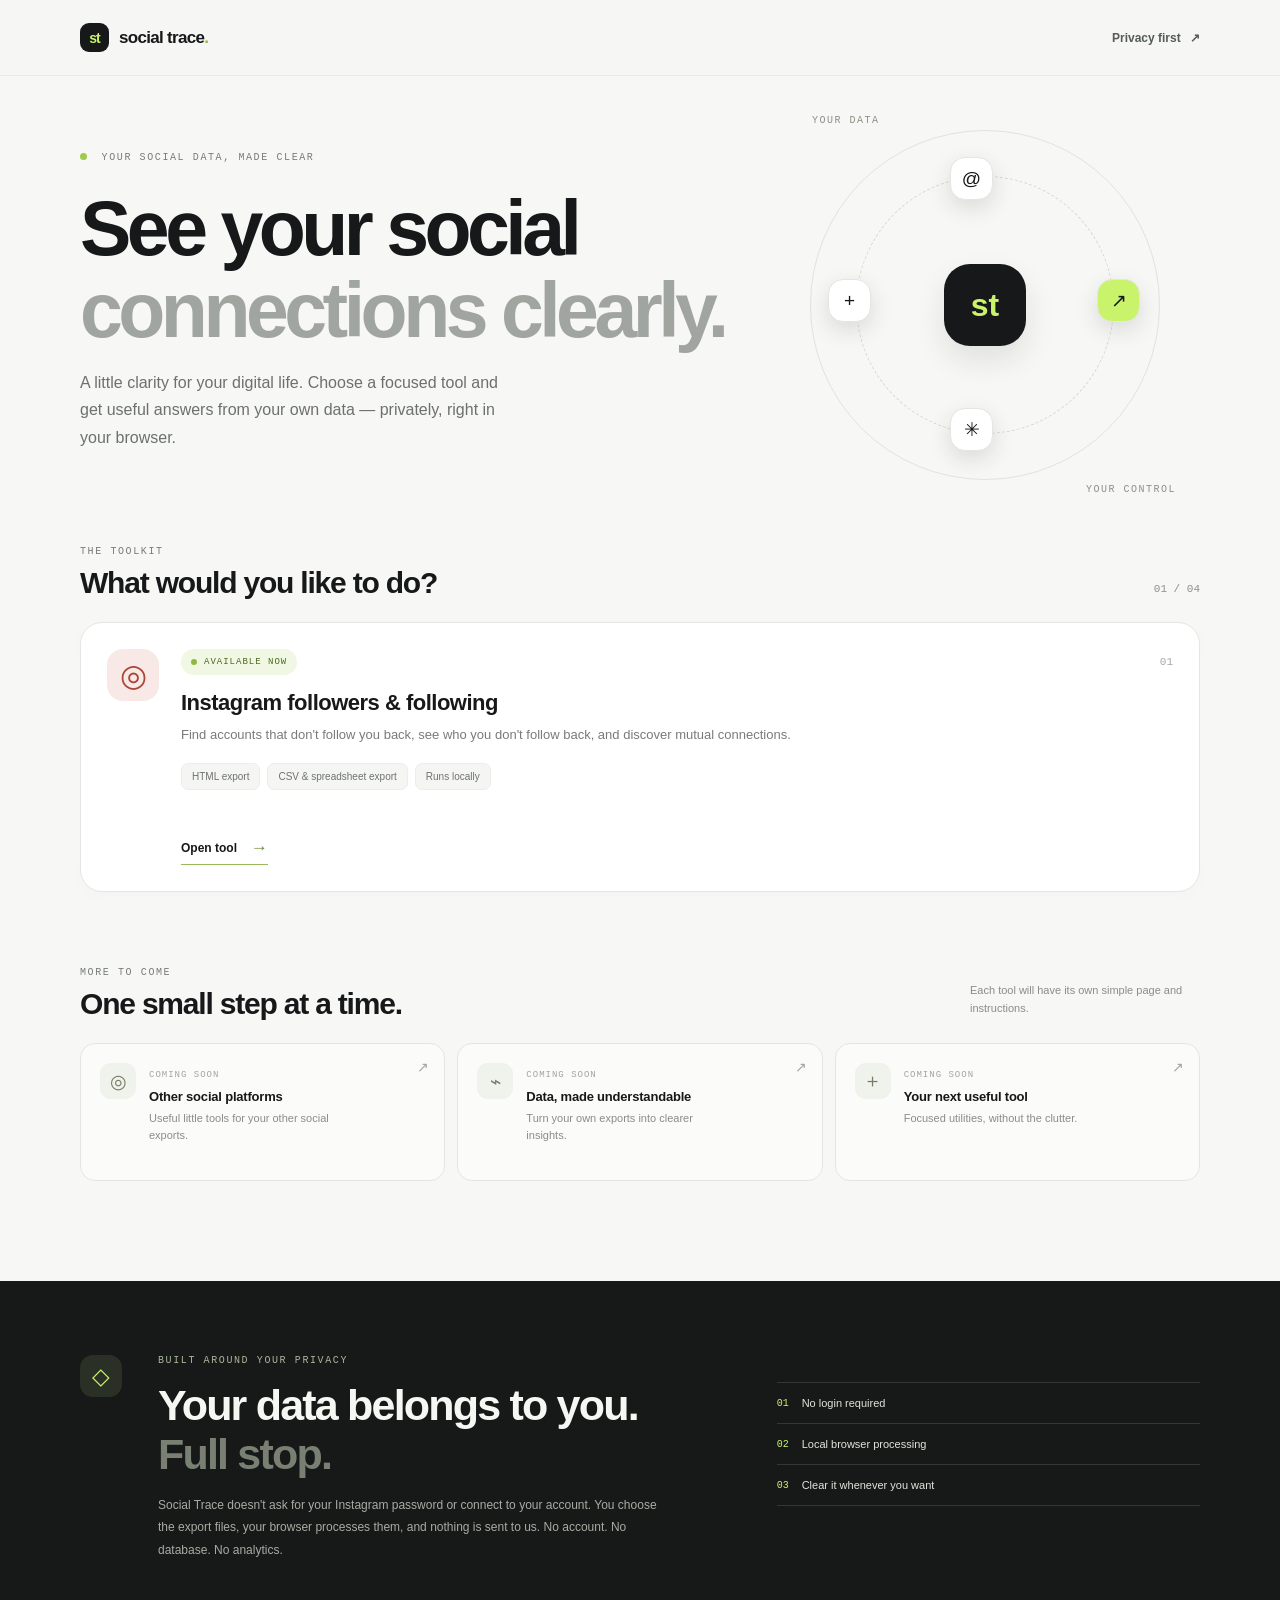
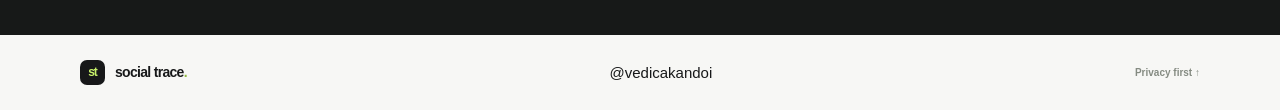
==== commit f4515c20: "footer update" ====
--- a/index.html
+++ b/index.html
@@ -7,5 +7,12 @@
 <div class="coming-heading"><div><div class="eyebrow">MORE TO COME</div><h2>One small step at a time.</h2></div><p>Each tool will have its own simple page and instructions.</p></div><div class="coming-grid"><article class="coming-card"><span class="coming-icon">◎</span><div><span class="coming-status">COMING SOON</span><h3>Other social platforms</h3><p>Useful little tools for your other social exports.</p></div><span class="coming-arrow">↗</span></article><article class="coming-card"><span class="coming-icon">⌁</span><div><span class="coming-status">COMING SOON</span><h3>Data, made understandable</h3><p>Turn your own exports into clearer insights.</p></div><span class="coming-arrow">↗</span></article><article class="coming-card"><span class="coming-icon">＋</span><div><span class="coming-status">COMING SOON</span><h3>Your next useful tool</h3><p>Focused utilities, without the clutter.</p></div><span class="coming-arrow">↗</span></article></div></section>
     <section class="privacy-section" id="privacy"><div class="wrap privacy-inner"><div class="privacy-badge">◇</div><div><div class="eyebrow">BUILT AROUND YOUR PRIVACY</div><h2>Your data belongs to you.<br><span class="muted-heading">Full stop.</span></h2><p>Social Trace doesn't ask for your Instagram password or connect to your account. You choose the export files, your browser processes them, and nothing is sent to us. No account. No database. No analytics.</p></div><div class="privacy-points"><div><span>01</span><strong>No login required</strong></div><div><span>02</span><strong>Local browser processing</strong></div><div><span>03</span><strong>Clear it whenever you want</strong></div></div></div></section>
   </main>
-  <footer class="site-footer wrap"><a class="brand" href="#top"><span class="brand-mark">st</span><span>social trace<span class="brand-period">.</span></span></a><span>Made to put you in control of your data, by @vedicakandoi.</span><a href="#privacy">Privacy first ↑</a></footer>
+<footer class="site-footer wrap">
+  <a class="brand" href="#top">
+    <span class="brand-mark">st</span>
+    <span>social trace<span class="brand-period">.</span></span>
+  </a>
+  <a href="https://github.com/vedicakandoi" target="_blank" rel="noopener noreferrer">@vedicakandoi</a>
+  <a href="#privacy">Privacy first ↑</a>
+</footer>
 </body></html>
